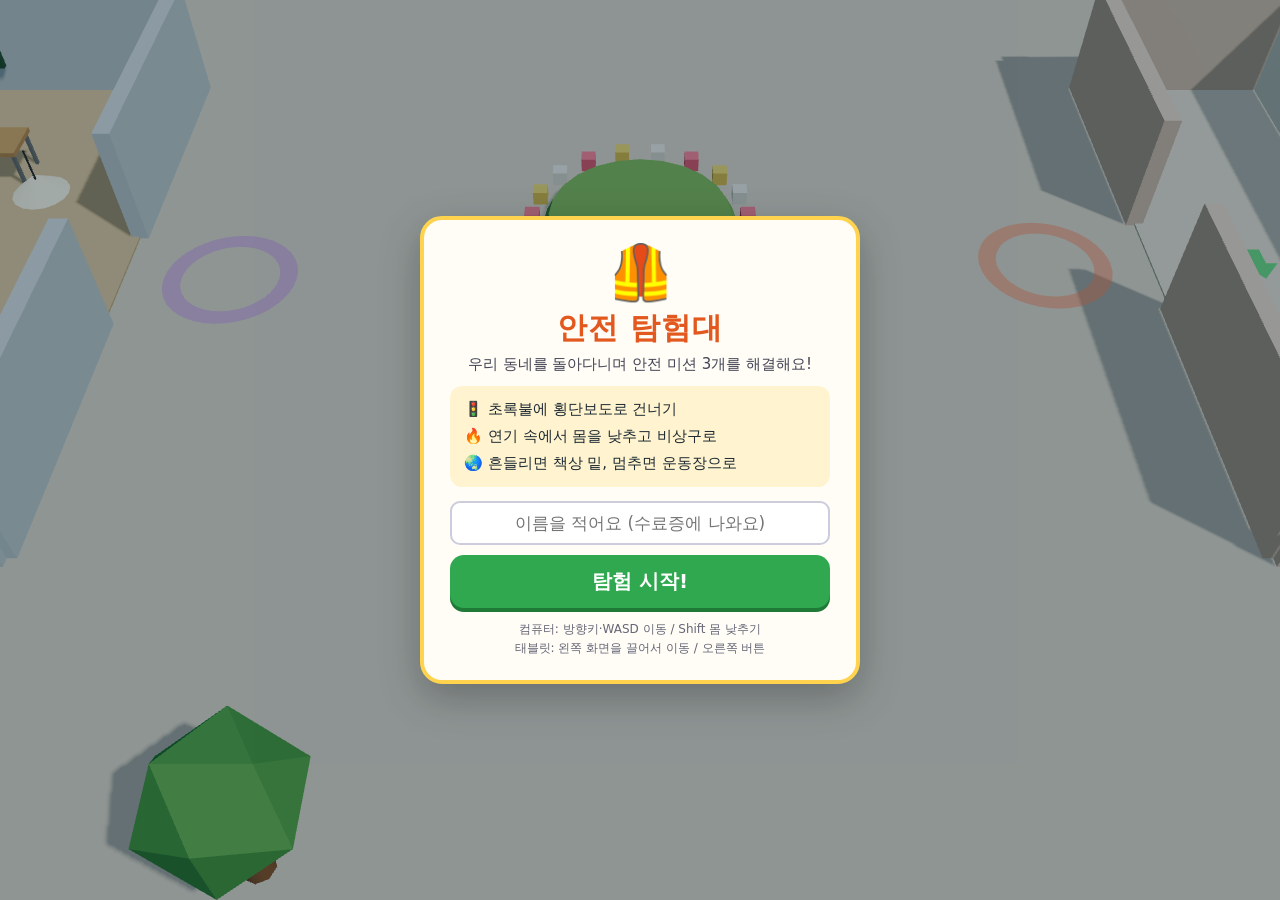
==== index.html @ e622195d "안전 탐험대: 3D 안전교육 게임 첫 버전 Co-Authored-By: Claude Opus 5.5 <noreply@anthropic.com>" ====
<!doctype html>
<html lang="ko">
<head>
<meta charset="utf-8">
<meta name="viewport" content="width=device-width,initial-scale=1,maximum-scale=1,user-scalable=no">
<title>안전 탐험대</title>
<link rel="stylesheet" href="style.css">
</head>
<body>
<canvas id="c"></canvas>

<div id="hud" class="hidden">
  <div id="missions">
    <div class="mt">🧭 안전 탐험대</div>
    <div class="m" id="m-road"><span class="badge">🚦</span><span>횡단보도 건너기</span></div>
    <div class="m" id="m-fire"><span class="badge">🔥</span><span>화재 대피하기</span></div>
    <div class="m" id="m-quake"><span class="badge">🌏</span><span>지진 대피하기</span></div>
  </div>
  <div id="banner"></div>
  <div id="meter" class="hidden"><div class="ml" id="meter-label">연기</div><div class="mb"><i id="meter-fill"></i></div></div>
  <div id="hint">이동: 방향키 / WASD · 몸 낮추기: Shift · 확인: Space</div>
  <div id="touch">
    <button id="btn-crouch">몸<br>낮추기</button>
  </div>
  <div id="stick"><i></i></div>
</div>

<div id="title" class="screen">
  <div class="card">
    <div class="logo">🦺</div>
    <h1>안전 탐험대</h1>
    <p class="sub">우리 동네를 돌아다니며 안전 미션 3개를 해결해요!</p>
    <ul class="list">
      <li>🚦 초록불에 횡단보도로 건너기</li>
      <li>🔥 연기 속에서 몸을 낮추고 비상구로</li>
      <li>🌏 흔들리면 책상 밑, 멈추면 운동장으로</li>
    </ul>
    <input id="name" maxlength="10" placeholder="이름을 적어요 (수료증에 나와요)">
    <button id="start" disabled>불러오는 중…</button>
    <p class="keys">컴퓨터: 방향키·WASD 이동 / Shift 몸 낮추기<br>태블릿: 왼쪽 화면을 끌어서 이동 / 오른쪽 버튼</p>
  </div>
</div>

<div id="quiz" class="screen hidden">
  <div class="card">
    <div class="qtag" id="q-tag">OX 퀴즈</div>
    <h2 id="q-text"></h2>
    <div class="ox"><button data-a="O" class="o">O</button><button data-a="X" class="x">X</button></div>
    <p id="q-fb"></p>
    <button id="q-next" class="hidden">계속 탐험하기</button>
  </div>
</div>

<div id="cert" class="screen hidden">
  <div class="card certcard">
    <div class="seal">🏅</div>
    <h1>안전 탐험대 수료증</h1>
    <p class="who"><b id="cert-name">탐험대원</b> 님은</p>
    <p>횡단보도 · 화재 대피 · 지진 대피<br>세 가지 안전 미션을 모두 해결하여<br>이 수료증을 드립니다.</p>
    <p class="date" id="cert-date"></p>
    <button id="again">처음부터 다시</button>
  </div>
</div>

<script type="importmap">{ "imports": { "three": "./vendor/three.module.min.js" } }</script>
<script type="module" src="main.js"></script>
</body>
</html>
---- style.css ----
* { box-sizing: border-box; margin: 0; padding: 0; }
html, body { width: 100%; height: 100%; overflow: hidden; background: #bfe3f5; font-family: "Apple SD Gothic Neo", "Malgun Gothic", "Noto Sans KR", system-ui, sans-serif; color: #1d2a33; -webkit-user-select: none; user-select: none; touch-action: none; }
#c { position: fixed; inset: 0; width: 100%; height: 100%; display: block; }
.hidden { display: none !important; }

.screen { position: fixed; inset: 0; display: flex; align-items: center; justify-content: center; background: rgba(20, 50, 70, .35); z-index: 20; padding: 16px; }
.card { background: #fffdf6; border-radius: 22px; padding: 26px 26px 22px; width: min(440px, 100%); text-align: center; box-shadow: 0 14px 40px rgba(0, 0, 0, .25); border: 4px solid #ffd34d; }
.logo { font-size: 54px; line-height: 1; }
h1 { font-size: 30px; margin: 8px 0 6px; color: #e2581f; letter-spacing: 1px; }
.sub { font-size: 15px; color: #445; margin-bottom: 12px; }
.list { list-style: none; text-align: left; background: #fff4cf; border-radius: 12px; padding: 10px 14px; font-size: 15px; line-height: 1.8; margin-bottom: 14px; }
#name { width: 100%; font-size: 17px; padding: 10px 12px; border-radius: 10px; border: 2px solid #ccd; margin-bottom: 10px; text-align: center; font-family: inherit; -webkit-user-select: text; user-select: text; }
button { font-family: inherit; cursor: pointer; border: 0; }
#start, #q-next, #again { width: 100%; font-size: 20px; font-weight: 700; padding: 13px; border-radius: 14px; background: #2fa84f; color: #fff; box-shadow: 0 4px 0 #1f7a37; }
#start:disabled { background: #9ab; box-shadow: 0 4px 0 #789; cursor: default; }
.keys { font-size: 12px; color: #667; margin-top: 12px; line-height: 1.6; }

#hud { position: fixed; inset: 0; pointer-events: none; z-index: 10; }
#missions { position: absolute; left: 12px; top: 12px; background: rgba(255, 253, 246, .92); border-radius: 14px; padding: 10px 12px; font-size: 14px; box-shadow: 0 4px 12px rgba(0, 0, 0, .15); }
.mt { font-weight: 800; margin-bottom: 4px; color: #e2581f; }
.m { display: flex; align-items: center; gap: 6px; padding: 3px 0; opacity: .8; }
.m .badge { width: 26px; height: 26px; border-radius: 50%; background: #e4e8ea; display: inline-flex; align-items: center; justify-content: center; font-size: 15px; filter: grayscale(1); }
.m.done { opacity: 1; font-weight: 700; color: #1f7a37; }
.m.done .badge { background: #ffd34d; filter: none; box-shadow: 0 0 0 2px #e2a400; }
.m.done span:last-child::after { content: " ✔"; }
.m.active { opacity: 1; font-weight: 700; }

#banner { position: absolute; left: 50%; top: 14px; transform: translateX(-50%); max-width: min(560px, calc(100% - 32px)); background: #1d2a33e6; color: #fff; font-size: 18px; font-weight: 700; padding: 10px 18px; border-radius: 14px; text-align: center; line-height: 1.45; opacity: 0; transition: opacity .25s; }
#banner.show { opacity: 1; }
#banner.warn { background: #d8342ce6; }
#banner.good { background: #1f8a3ee6; }

#meter { position: absolute; left: 50%; top: 92px; transform: translateX(-50%); width: 220px; background: rgba(255, 255, 255, .9); border-radius: 10px; padding: 6px 10px; font-size: 13px; font-weight: 700; }
.mb { height: 10px; background: #dde; border-radius: 6px; overflow: hidden; margin-top: 4px; }
.mb i { display: block; height: 100%; width: 0; background: linear-gradient(90deg, #8a8f99, #3a3f48); }

#hint { position: absolute; left: 50%; bottom: 12px; transform: translateX(-50%); font-size: 13px; color: #fff; background: rgba(0, 0, 0, .35); padding: 5px 12px; border-radius: 10px; white-space: nowrap; }
#touch { position: absolute; right: 18px; bottom: 26px; display: none; pointer-events: auto; }
#touch button { width: 92px; height: 92px; border-radius: 50%; background: rgba(255, 211, 77, .92); color: #3a2a00; font-size: 17px; font-weight: 800; box-shadow: 0 5px 0 #c99a00; line-height: 1.2; }
#touch button.on { background: #ff9f1c; transform: translateY(3px); box-shadow: 0 2px 0 #c97000; }
#stick { position: absolute; width: 110px; height: 110px; border-radius: 50%; border: 3px solid rgba(255, 255, 255, .7); background: rgba(255, 255, 255, .18); display: none; transform: translate(-50%, -50%); }
#stick i { position: absolute; left: 50%; top: 50%; width: 46px; height: 46px; margin: -23px; border-radius: 50%; background: rgba(255, 255, 255, .85); }
body.touch #touch { display: block; }
body.touch #hint { display: none; }

.qtag { display: inline-block; background: #ffd34d; color: #5a4300; font-weight: 800; padding: 4px 12px; border-radius: 20px; font-size: 14px; }
#q-text { font-size: 21px; margin: 14px 0 16px; line-height: 1.45; word-break: keep-all; }
.ox { display: flex; gap: 14px; justify-content: center; }
.ox button { width: 110px; height: 110px; border-radius: 22px; font-size: 64px; font-weight: 900; color: #fff; }
.ox .o { background: #2f7de1; box-shadow: 0 5px 0 #1b56a3; }
.ox .x { background: #e2463b; box-shadow: 0 5px 0 #a3271f; }
.ox button:disabled { opacity: .45; }
#q-fb { min-height: 48px; margin: 14px 0 10px; font-size: 16px; line-height: 1.5; word-break: keep-all; }

.certcard { border: 6px double #e2a400; background: #fffaf0; }
.seal { font-size: 60px; }
.certcard p { font-size: 17px; line-height: 1.7; margin: 8px 0; word-break: keep-all; }
.who { font-size: 22px !important; }
.date { color: #667; font-size: 14px !important; }

@media (max-width: 600px) {
  #missions { font-size: 12px; padding: 8px 9px; }
  #banner { top: auto; bottom: 140px; font-size: 16px; }
  #meter { top: auto; bottom: 200px; }
  h1 { font-size: 25px; }
}
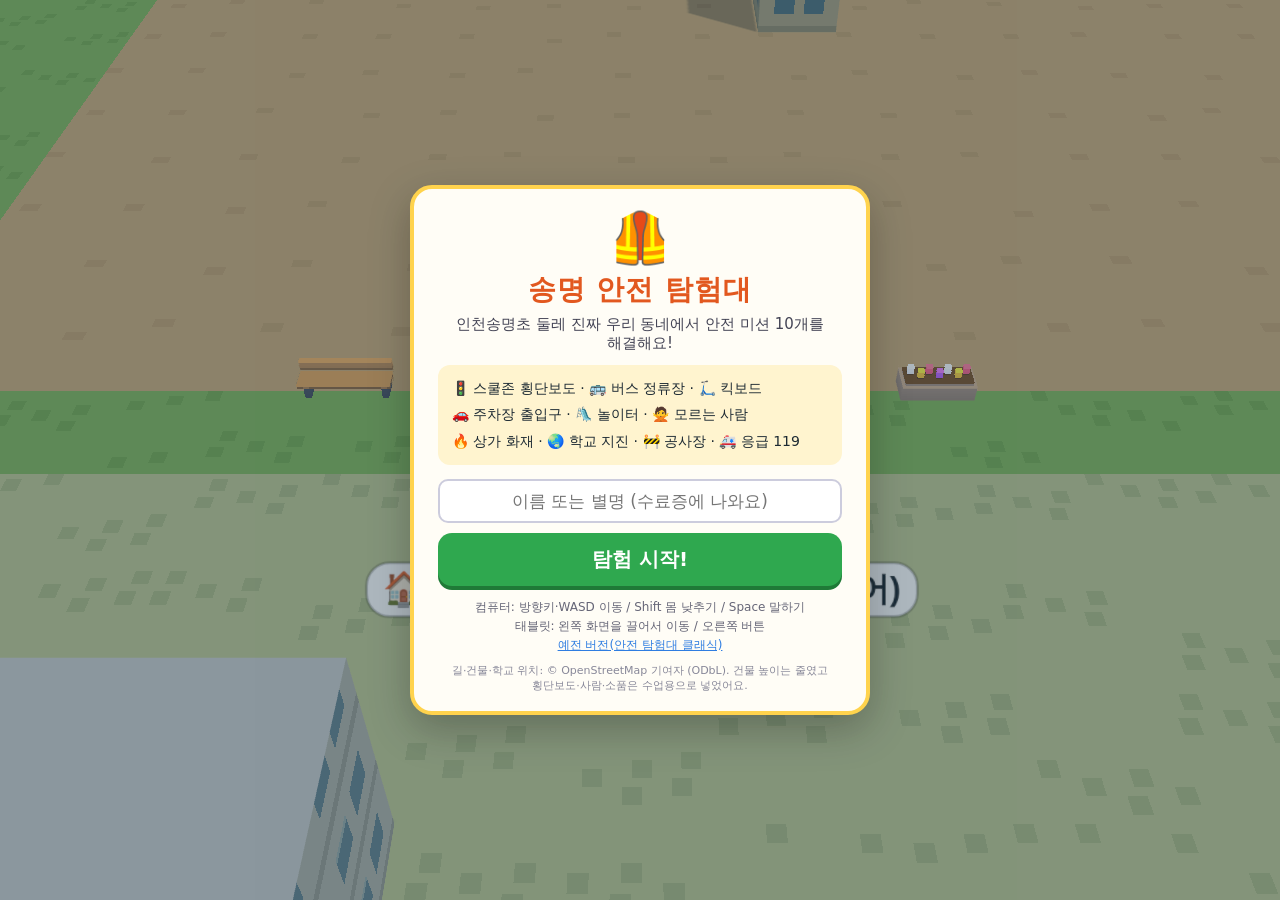
==== commit 360b7e6d: "송명 안전 탐험대: 인천송명초 실제 지도 + 스프라이트 스택 101종 + 미션 10개 (기존판은 /classic/) Co-Authored-By: Claude Opus 5.5 <no" ====
--- a/index.html
+++ b/index.html
@@ -3,64 +3,68 @@
 <head>
 <meta charset="utf-8">
 <meta name="viewport" content="width=device-width,initial-scale=1,maximum-scale=1,user-scalable=no">
-<title>안전 탐험대</title>
+<title>송명 안전 탐험대</title>
 <link rel="stylesheet" href="style.css">
 </head>
 <body>
 <canvas id="c"></canvas>
 
 <div id="hud" class="hidden">
-  <div id="missions">
-    <div class="mt">🧭 안전 탐험대</div>
-    <div class="m" id="m-road"><span class="badge">🚦</span><span>횡단보도 건너기</span></div>
-    <div class="m" id="m-fire"><span class="badge">🔥</span><span>화재 대피하기</span></div>
-    <div class="m" id="m-quake"><span class="badge">🌏</span><span>지진 대피하기</span></div>
+  <div id="panel">
+    <div class="pt" id="panel-toggle">🧭 미션 <b id="done-count">0</b>/10 <span class="star" id="star-total">⭐0</span></div>
+    <div id="mlist"></div>
   </div>
+  <canvas id="minimap" width="180" height="140"></canvas>
   <div id="banner"></div>
+  <div id="target"></div>
   <div id="meter" class="hidden"><div class="ml" id="meter-label">연기</div><div class="mb"><i id="meter-fill"></i></div></div>
-  <div id="hint">이동: 방향키 / WASD · 몸 낮추기: Shift · 확인: Space</div>
+  <div id="hint">이동 방향키·WASD · 몸 낮추기/브레이크 Shift · 말하기/손 흔들기 Space · 확대 +/−</div>
+  <div id="zoom"><button id="zin">＋</button><button id="zout">－</button></div>
   <div id="touch">
+    <button id="btn-act">💬<br>말하기</button>
     <button id="btn-crouch">몸<br>낮추기</button>
   </div>
   <div id="stick"><i></i></div>
 </div>
 
+<div id="dialog" class="hidden">
+  <div class="dwho"><canvas id="dface" width="64" height="64"></canvas><b id="dname"></b></div>
+  <p id="dtext"></p>
+  <div id="dchoices"></div>
+  <button id="dnext">다음 ▶</button>
+</div>
+
 <div id="title" class="screen">
   <div class="card">
     <div class="logo">🦺</div>
-    <h1>안전 탐험대</h1>
-    <p class="sub">우리 동네를 돌아다니며 안전 미션 3개를 해결해요!</p>
+    <h1>송명 안전 탐험대</h1>
+    <p class="sub">인천송명초 둘레 진짜 우리 동네에서 안전 미션 10개를 해결해요!</p>
     <ul class="list">
-      <li>🚦 초록불에 횡단보도로 건너기</li>
-      <li>🔥 연기 속에서 몸을 낮추고 비상구로</li>
-      <li>🌏 흔들리면 책상 밑, 멈추면 운동장으로</li>
+      <li>🚦 스쿨존 횡단보도 · 🚌 버스 정류장 · 🛴 킥보드</li>
+      <li>🚗 주차장 출입구 · 🛝 놀이터 · 🙅 모르는 사람</li>
+      <li>🔥 상가 화재 · 🌏 학교 지진 · 🚧 공사장 · 🚑 응급 119</li>
     </ul>
-    <input id="name" maxlength="10" placeholder="이름을 적어요 (수료증에 나와요)">
+    <input id="name" maxlength="10" placeholder="이름 또는 별명 (수료증에 나와요)">
     <button id="start" disabled>불러오는 중…</button>
-    <p class="keys">컴퓨터: 방향키·WASD 이동 / Shift 몸 낮추기<br>태블릿: 왼쪽 화면을 끌어서 이동 / 오른쪽 버튼</p>
-  </div>
-</div>
-
-<div id="quiz" class="screen hidden">
-  <div class="card">
-    <div class="qtag" id="q-tag">OX 퀴즈</div>
-    <h2 id="q-text"></h2>
-    <div class="ox"><button data-a="O" class="o">O</button><button data-a="X" class="x">X</button></div>
-    <p id="q-fb"></p>
-    <button id="q-next" class="hidden">계속 탐험하기</button>
+    <p class="keys">컴퓨터: 방향키·WASD 이동 / Shift 몸 낮추기 / Space 말하기<br>태블릿: 왼쪽 화면을 끌어서 이동 / 오른쪽 버튼<br>
+    <a href="classic/">예전 버전(안전 탐험대 클래식)</a></p>
+    <p class="osm">길·건물·학교 위치: © OpenStreetMap 기여자 (ODbL). 건물 높이는 줄였고 횡단보도·사람·소품은 수업용으로 넣었어요.</p>
   </div>
 </div>
 
 <div id="cert" class="screen hidden">
   <div class="card certcard">
     <div class="seal">🏅</div>
-    <h1>안전 탐험대 수료증</h1>
-    <p class="who"><b id="cert-name">탐험대원</b> 님은</p>
-    <p>횡단보도 · 화재 대피 · 지진 대피<br>세 가지 안전 미션을 모두 해결하여<br>이 수료증을 드립니다.</p>
+    <h1>송명 안전 탐험대 수료증</h1>
+    <p class="who"><b id="cert-name">탐험대원</b> 어린이는</p>
+    <p>인천송명초 둘레 동네에서 교통·생활·신변·재난<br>안전 미션 10개를 모두 해결하여<br>이 수료증을 드립니다.</p>
+    <p class="stars" id="cert-stars"></p>
     <p class="date" id="cert-date"></p>
-    <button id="again">처음부터 다시</button>
+    <button id="again">계속 탐험하기</button>
   </div>
 </div>
+
+<div id="loading">동네를 짓는 중… <span id="lp">0%</span></div>
 
 <script type="importmap">{ "imports": { "three": "./vendor/three.module.min.js" } }</script>
 <script type="module" src="main.js"></script>
--- a/style.css
+++ b/style.css
@@ -2,65 +2,82 @@
 html, body { width: 100%; height: 100%; overflow: hidden; background: #bfe3f5; font-family: "Apple SD Gothic Neo", "Malgun Gothic", "Noto Sans KR", system-ui, sans-serif; color: #1d2a33; -webkit-user-select: none; user-select: none; touch-action: none; }
 #c { position: fixed; inset: 0; width: 100%; height: 100%; display: block; }
 .hidden { display: none !important; }
+button { font-family: inherit; cursor: pointer; border: 0; }
 
-.screen { position: fixed; inset: 0; display: flex; align-items: center; justify-content: center; background: rgba(20, 50, 70, .35); z-index: 20; padding: 16px; }
-.card { background: #fffdf6; border-radius: 22px; padding: 26px 26px 22px; width: min(440px, 100%); text-align: center; box-shadow: 0 14px 40px rgba(0, 0, 0, .25); border: 4px solid #ffd34d; }
-.logo { font-size: 54px; line-height: 1; }
-h1 { font-size: 30px; margin: 8px 0 6px; color: #e2581f; letter-spacing: 1px; }
-.sub { font-size: 15px; color: #445; margin-bottom: 12px; }
-.list { list-style: none; text-align: left; background: #fff4cf; border-radius: 12px; padding: 10px 14px; font-size: 15px; line-height: 1.8; margin-bottom: 14px; }
+.screen { position: fixed; inset: 0; display: flex; align-items: center; justify-content: center; background: rgba(20, 50, 70, .35); z-index: 30; padding: 16px; }
+.card { background: #fffdf6; border-radius: 22px; padding: 24px 24px 18px; width: min(460px, 100%); max-height: 100%; overflow: auto; text-align: center; box-shadow: 0 14px 40px rgba(0, 0, 0, .25); border: 4px solid #ffd34d; }
+.logo { font-size: 50px; line-height: 1; }
+h1 { font-size: 28px; margin: 8px 0 6px; color: #e2581f; letter-spacing: 1px; }
+.sub { font-size: 15px; color: #445; margin-bottom: 12px; word-break: keep-all; }
+.list { list-style: none; text-align: left; background: #fff4cf; border-radius: 12px; padding: 10px 14px; font-size: 14px; line-height: 1.9; margin-bottom: 14px; }
 #name { width: 100%; font-size: 17px; padding: 10px 12px; border-radius: 10px; border: 2px solid #ccd; margin-bottom: 10px; text-align: center; font-family: inherit; -webkit-user-select: text; user-select: text; }
-button { font-family: inherit; cursor: pointer; border: 0; }
-#start, #q-next, #again { width: 100%; font-size: 20px; font-weight: 700; padding: 13px; border-radius: 14px; background: #2fa84f; color: #fff; box-shadow: 0 4px 0 #1f7a37; }
+#start, #again { width: 100%; font-size: 20px; font-weight: 700; padding: 13px; border-radius: 14px; background: #2fa84f; color: #fff; box-shadow: 0 4px 0 #1f7a37; }
 #start:disabled { background: #9ab; box-shadow: 0 4px 0 #789; cursor: default; }
 .keys { font-size: 12px; color: #667; margin-top: 12px; line-height: 1.6; }
+.keys a { color: #2f7de1; }
+.osm { font-size: 11px; color: #889; margin-top: 8px; word-break: keep-all; }
+#loading { position: fixed; left: 50%; bottom: 24px; transform: translateX(-50%); z-index: 40; background: #1d2a33d0; color: #fff; padding: 8px 16px; border-radius: 12px; font-size: 14px; }
 
 #hud { position: fixed; inset: 0; pointer-events: none; z-index: 10; }
-#missions { position: absolute; left: 12px; top: 12px; background: rgba(255, 253, 246, .92); border-radius: 14px; padding: 10px 12px; font-size: 14px; box-shadow: 0 4px 12px rgba(0, 0, 0, .15); }
-.mt { font-weight: 800; margin-bottom: 4px; color: #e2581f; }
-.m { display: flex; align-items: center; gap: 6px; padding: 3px 0; opacity: .8; }
-.m .badge { width: 26px; height: 26px; border-radius: 50%; background: #e4e8ea; display: inline-flex; align-items: center; justify-content: center; font-size: 15px; filter: grayscale(1); }
-.m.done { opacity: 1; font-weight: 700; color: #1f7a37; }
-.m.done .badge { background: #ffd34d; filter: none; box-shadow: 0 0 0 2px #e2a400; }
-.m.done span:last-child::after { content: " ✔"; }
-.m.active { opacity: 1; font-weight: 700; }
+#panel { position: absolute; left: 10px; top: 10px; background: rgba(255, 253, 246, .94); border-radius: 14px; padding: 8px 10px; font-size: 13px; box-shadow: 0 4px 12px rgba(0, 0, 0, .15); pointer-events: auto; max-width: 230px; }
+.pt { font-weight: 800; color: #e2581f; cursor: pointer; }
+.pt .star { color: #b07a00; margin-left: 6px; }
+#mlist { margin-top: 4px; }
+#panel.collapsed #mlist { display: none; }
+.mi { display: flex; align-items: center; gap: 5px; padding: 2px 0; opacity: .75; white-space: nowrap; }
+.mi .ic { width: 22px; height: 22px; border-radius: 50%; background: #e4e8ea; display: inline-flex; align-items: center; justify-content: center; font-size: 13px; filter: grayscale(1); }
+.mi.done { opacity: 1; color: #1f7a37; font-weight: 700; }
+.mi.done .ic { background: #ffd34d; filter: none; }
+.mi.active { opacity: 1; font-weight: 800; color: #c2410c; }
+.mi.active .ic { filter: none; background: #ffe0b8; }
+.mi .st { font-size: 11px; color: #b07a00; }
+#minimap { position: absolute; right: 10px; top: 10px; width: 180px; height: 140px; border-radius: 12px; border: 3px solid #fffdf6; box-shadow: 0 4px 12px rgba(0, 0, 0, .2); image-rendering: pixelated; background: #8cc56a; }
 
-#banner { position: absolute; left: 50%; top: 14px; transform: translateX(-50%); max-width: min(560px, calc(100% - 32px)); background: #1d2a33e6; color: #fff; font-size: 18px; font-weight: 700; padding: 10px 18px; border-radius: 14px; text-align: center; line-height: 1.45; opacity: 0; transition: opacity .25s; }
+#banner { position: absolute; left: 50%; top: 12px; transform: translateX(-50%); max-width: min(520px, calc(100% - 440px)); min-width: 240px; background: #1d2a33e6; color: #fff; font-size: 17px; font-weight: 700; padding: 10px 16px; border-radius: 14px; text-align: center; line-height: 1.45; opacity: 0; transition: opacity .25s; word-break: keep-all; }
 #banner.show { opacity: 1; }
 #banner.warn { background: #d8342ce6; }
 #banner.good { background: #1f8a3ee6; }
-
-#meter { position: absolute; left: 50%; top: 92px; transform: translateX(-50%); width: 220px; background: rgba(255, 255, 255, .9); border-radius: 10px; padding: 6px 10px; font-size: 13px; font-weight: 700; }
+#target { position: absolute; left: 50%; bottom: 46px; transform: translateX(-50%); background: rgba(255, 253, 246, .92); color: #7a3a00; font-weight: 800; font-size: 14px; padding: 5px 12px; border-radius: 12px; display: none; white-space: nowrap; }
+#meter { position: absolute; left: 50%; top: 96px; transform: translateX(-50%); width: 220px; background: rgba(255, 255, 255, .92); border-radius: 10px; padding: 6px 10px; font-size: 13px; font-weight: 700; }
 .mb { height: 10px; background: #dde; border-radius: 6px; overflow: hidden; margin-top: 4px; }
 .mb i { display: block; height: 100%; width: 0; background: linear-gradient(90deg, #8a8f99, #3a3f48); }
-
-#hint { position: absolute; left: 50%; bottom: 12px; transform: translateX(-50%); font-size: 13px; color: #fff; background: rgba(0, 0, 0, .35); padding: 5px 12px; border-radius: 10px; white-space: nowrap; }
-#touch { position: absolute; right: 18px; bottom: 26px; display: none; pointer-events: auto; }
-#touch button { width: 92px; height: 92px; border-radius: 50%; background: rgba(255, 211, 77, .92); color: #3a2a00; font-size: 17px; font-weight: 800; box-shadow: 0 5px 0 #c99a00; line-height: 1.2; }
-#touch button.on { background: #ff9f1c; transform: translateY(3px); box-shadow: 0 2px 0 #c97000; }
+#hint { position: absolute; left: 50%; bottom: 10px; transform: translateX(-50%); font-size: 12px; color: #fff; background: rgba(0, 0, 0, .38); padding: 4px 12px; border-radius: 10px; white-space: nowrap; }
+#zoom { position: absolute; right: 10px; top: 160px; display: flex; flex-direction: column; gap: 6px; pointer-events: auto; }
+#zoom button { width: 38px; height: 38px; border-radius: 10px; background: rgba(255, 253, 246, .92); font-size: 22px; font-weight: 800; color: #345; box-shadow: 0 2px 6px rgba(0, 0, 0, .2); }
+#touch { position: absolute; right: 16px; bottom: 24px; display: none; gap: 12px; pointer-events: auto; }
+#touch button { width: 84px; height: 84px; border-radius: 50%; background: rgba(255, 211, 77, .93); color: #3a2a00; font-size: 15px; font-weight: 800; box-shadow: 0 5px 0 #c99a00; line-height: 1.2; }
+#touch #btn-act { background: rgba(120, 200, 255, .93); box-shadow: 0 5px 0 #3a8ac0; color: #06324d; }
+#touch button.on { transform: translateY(3px); box-shadow: 0 2px 0 #c97000; }
 #stick { position: absolute; width: 110px; height: 110px; border-radius: 50%; border: 3px solid rgba(255, 255, 255, .7); background: rgba(255, 255, 255, .18); display: none; transform: translate(-50%, -50%); }
 #stick i { position: absolute; left: 50%; top: 50%; width: 46px; height: 46px; margin: -23px; border-radius: 50%; background: rgba(255, 255, 255, .85); }
-body.touch #touch { display: block; }
+body.touch #touch { display: flex; }
 body.touch #hint { display: none; }
 
-.qtag { display: inline-block; background: #ffd34d; color: #5a4300; font-weight: 800; padding: 4px 12px; border-radius: 20px; font-size: 14px; }
-#q-text { font-size: 21px; margin: 14px 0 16px; line-height: 1.45; word-break: keep-all; }
-.ox { display: flex; gap: 14px; justify-content: center; }
-.ox button { width: 110px; height: 110px; border-radius: 22px; font-size: 64px; font-weight: 900; color: #fff; }
-.ox .o { background: #2f7de1; box-shadow: 0 5px 0 #1b56a3; }
-.ox .x { background: #e2463b; box-shadow: 0 5px 0 #a3271f; }
-.ox button:disabled { opacity: .45; }
-#q-fb { min-height: 48px; margin: 14px 0 10px; font-size: 16px; line-height: 1.5; word-break: keep-all; }
+#dialog { position: fixed; left: 50%; bottom: 18px; transform: translateX(-50%); width: min(640px, calc(100% - 24px)); background: #fffdf6; border: 4px solid #ffd34d; border-radius: 18px; padding: 12px 16px 14px; z-index: 25; box-shadow: 0 10px 30px rgba(0, 0, 0, .3); }
+.dwho { display: flex; align-items: center; gap: 8px; margin-bottom: 4px; }
+#dface { width: 44px; height: 44px; image-rendering: pixelated; background: #eef4f8; border-radius: 10px; }
+#dname { font-size: 15px; color: #c2410c; }
+#dtext { font-size: 18px; line-height: 1.55; min-height: 54px; word-break: keep-all; white-space: pre-line; }
+#dchoices { display: flex; flex-direction: column; gap: 8px; margin-top: 10px; }
+#dchoices button { text-align: left; font-size: 16px; padding: 10px 14px; border-radius: 12px; background: #eef6ff; border: 2px solid #b8d6f5; color: #123; font-weight: 700; }
+#dchoices button:hover { background: #dcecff; }
+#dchoices button.bad { background: #ffe4e0; border-color: #f5a89c; }
+#dchoices button.ok { background: #dcf5e3; border-color: #7fd197; }
+#dnext { margin-top: 8px; float: right; font-size: 16px; font-weight: 800; padding: 8px 16px; border-radius: 12px; background: #2fa84f; color: #fff; box-shadow: 0 3px 0 #1f7a37; }
 
 .certcard { border: 6px double #e2a400; background: #fffaf0; }
-.seal { font-size: 60px; }
-.certcard p { font-size: 17px; line-height: 1.7; margin: 8px 0; word-break: keep-all; }
-.who { font-size: 22px !important; }
-.date { color: #667; font-size: 14px !important; }
+.seal { font-size: 56px; }
+.certcard p { font-size: 16px; line-height: 1.7; margin: 8px 0; word-break: keep-all; }
+.who { font-size: 21px !important; }
+.stars { font-size: 15px !important; color: #b07a00; }
+.date { color: #667; font-size: 13px !important; }
 
-@media (max-width: 600px) {
-  #missions { font-size: 12px; padding: 8px 9px; }
-  #banner { top: auto; bottom: 140px; font-size: 16px; }
-  #meter { top: auto; bottom: 200px; }
-  h1 { font-size: 25px; }
+@media (max-width: 700px) {
+  #panel { font-size: 11px; max-width: 170px; padding: 6px 8px; }
+  #minimap { width: 120px; height: 93px; }
+  #zoom { top: 112px; }
+  #banner { top: auto; bottom: 130px; max-width: calc(100% - 24px); font-size: 15px; }
+  #meter { top: auto; bottom: 196px; }
+  #dtext { font-size: 16px; }
+  #target { bottom: 118px; }
 }
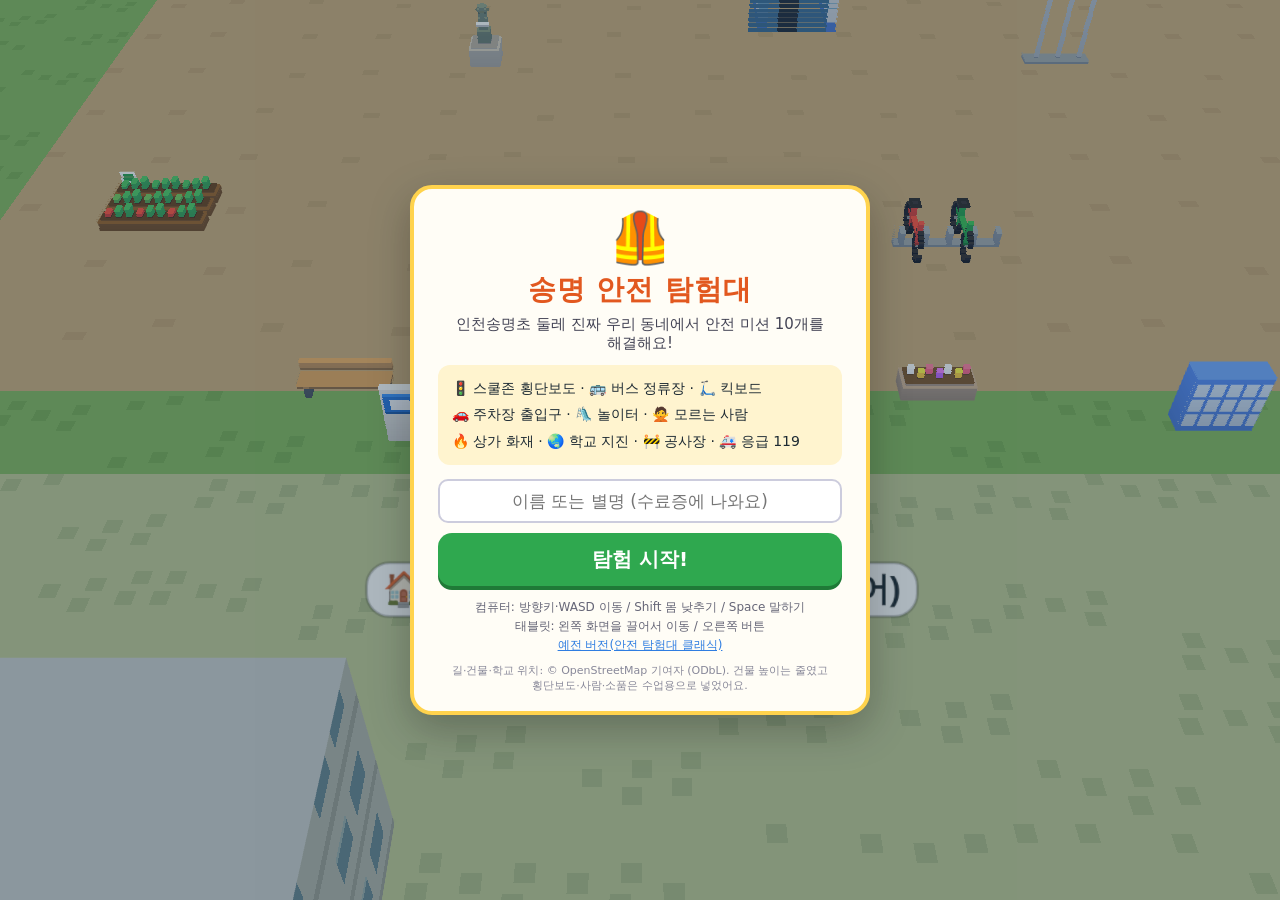
==== commit 1ac4e40b: "건물 들어가기·나가기·말 걸기를 클릭/터치로, 실내 소품 19종 추가와 바닥·벽 꾸미기 Co-Authored-By: Claude Opus 5.5 <noreply@anthropic." ====
--- a/index.html
+++ b/index.html
@@ -17,6 +17,7 @@
   <canvas id="minimap" width="180" height="140"></canvas>
   <div id="banner"></div>
   <div id="target"></div>
+  <button id="actbtn" class="hidden"></button>
   <div id="meter" class="hidden"><div class="ml" id="meter-label">연기</div><div class="mb"><i id="meter-fill"></i></div></div>
   <div id="hint">이동 방향키·WASD · 몸 낮추기/브레이크 Shift · 말하기/손 흔들기 Space · 확대 +/−</div>
   <div id="zoom"><button id="zin">＋</button><button id="zout">－</button></div>
--- a/style.css
+++ b/style.css
@@ -41,6 +41,9 @@
 #meter { position: absolute; left: 50%; top: 96px; transform: translateX(-50%); width: 220px; background: rgba(255, 255, 255, .92); border-radius: 10px; padding: 6px 10px; font-size: 13px; font-weight: 700; }
 .mb { height: 10px; background: #dde; border-radius: 6px; overflow: hidden; margin-top: 4px; }
 .mb i { display: block; height: 100%; width: 0; background: linear-gradient(90deg, #8a8f99, #3a3f48); }
+#actbtn { position: absolute; left: 50%; bottom: 78px; transform: translateX(-50%); pointer-events: auto; font-size: 20px; font-weight: 800; padding: 12px 22px; border-radius: 18px; background: #2fa84f; color: #fff; box-shadow: 0 5px 0 #1f7a37; white-space: nowrap; animation: pop 1s ease-in-out infinite alternate; }
+#actbtn:active { transform: translate(-50%, 3px); box-shadow: 0 2px 0 #1f7a37; }
+@keyframes pop { from { filter: brightness(1); } to { filter: brightness(1.15); } }
 #hint { position: absolute; left: 50%; bottom: 10px; transform: translateX(-50%); font-size: 12px; color: #fff; background: rgba(0, 0, 0, .38); padding: 4px 12px; border-radius: 10px; white-space: nowrap; }
 #zoom { position: absolute; right: 10px; top: 160px; display: flex; flex-direction: column; gap: 6px; pointer-events: auto; }
 #zoom button { width: 38px; height: 38px; border-radius: 10px; background: rgba(255, 253, 246, .92); font-size: 22px; font-weight: 800; color: #345; box-shadow: 0 2px 6px rgba(0, 0, 0, .2); }
@@ -76,8 +79,10 @@
   #panel { font-size: 11px; max-width: 170px; padding: 6px 8px; }
   #minimap { width: 120px; height: 93px; }
   #zoom { top: 112px; }
-  #banner { top: auto; bottom: 130px; max-width: calc(100% - 24px); font-size: 15px; }
+  #banner { top: auto; bottom: 160px; max-width: calc(100% - 24px); font-size: 15px; }
   #meter { top: auto; bottom: 196px; }
   #dtext { font-size: 16px; }
   #target { bottom: 118px; }
+  #actbtn { bottom: 122px; font-size: 17px; }
+  #target:has(+ #actbtn:not(.hidden)) { bottom: 176px; }
 }
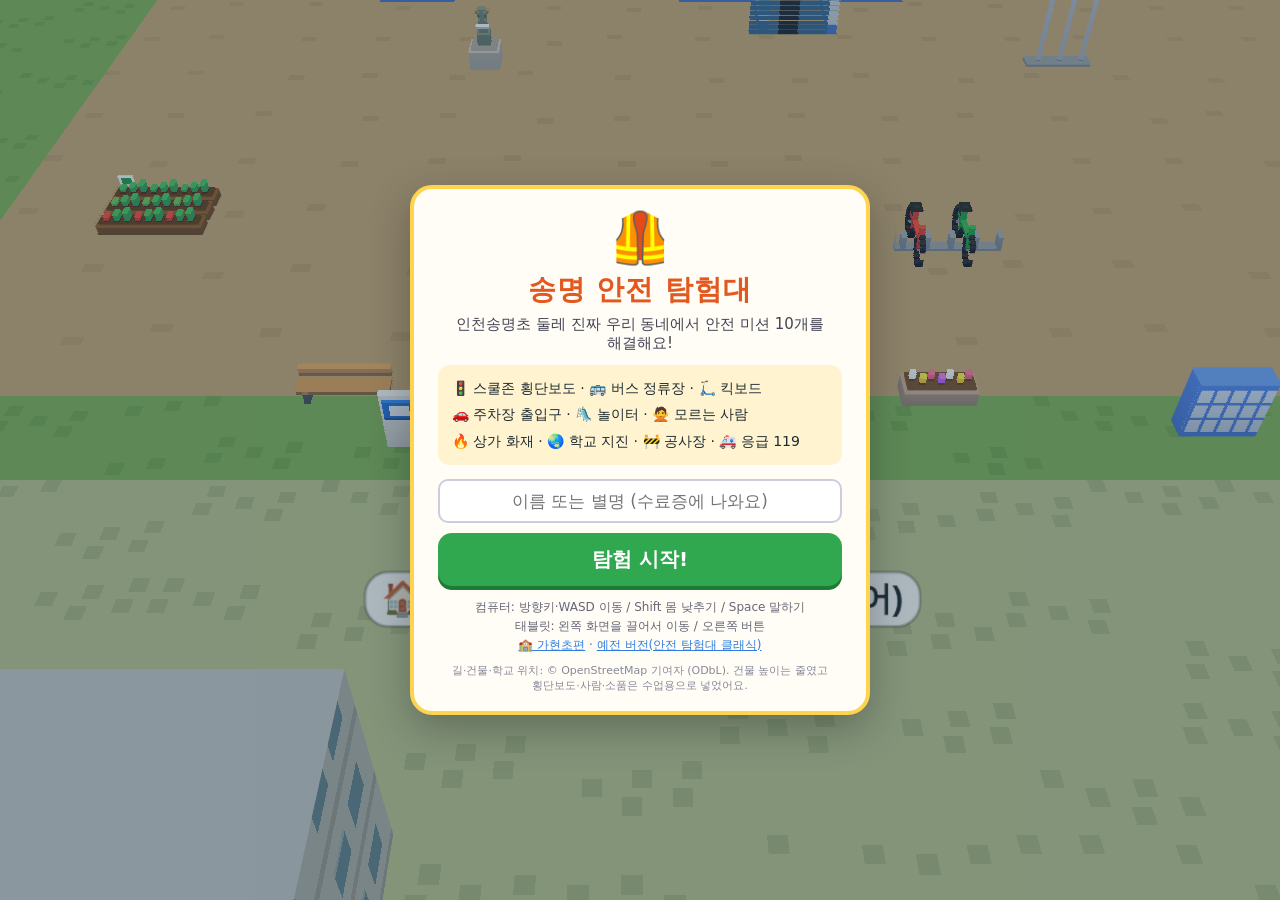
==== commit 0a0c706e: "가현초편 추가: 인천가현초 둘레 OSM 지도(/gahyeon/), 미션 10개·건물 11곳 좌표 이전, 새 스프라이트 10종 Co-Authored-By: Claude Opus 5." ====
--- a/index.html
+++ b/index.html
@@ -48,7 +48,7 @@
     <input id="name" maxlength="10" placeholder="이름 또는 별명 (수료증에 나와요)">
     <button id="start" disabled>불러오는 중…</button>
     <p class="keys">컴퓨터: 방향키·WASD 이동 / Shift 몸 낮추기 / Space 말하기<br>태블릿: 왼쪽 화면을 끌어서 이동 / 오른쪽 버튼<br>
-    <a href="classic/">예전 버전(안전 탐험대 클래식)</a></p>
+    <a href="gahyeon/">🏫 가현초편</a> · <a href="classic/">예전 버전(안전 탐험대 클래식)</a></p>
     <p class="osm">길·건물·학교 위치: © OpenStreetMap 기여자 (ODbL). 건물 높이는 줄였고 횡단보도·사람·소품은 수업용으로 넣었어요.</p>
   </div>
 </div>
--- a/style.css
+++ b/style.css
@@ -35,6 +35,7 @@
 
 #banner { position: absolute; left: 50%; top: 12px; transform: translateX(-50%); max-width: min(520px, calc(100% - 440px)); min-width: 240px; background: #1d2a33e6; color: #fff; font-size: 17px; font-weight: 700; padding: 10px 16px; border-radius: 14px; text-align: center; line-height: 1.45; opacity: 0; transition: opacity .25s; word-break: keep-all; }
 #banner.show { opacity: 1; }
+body.inroom #banner { top: auto; bottom: 140px; }
 #banner.warn { background: #d8342ce6; }
 #banner.good { background: #1f8a3ee6; }
 #target { position: absolute; left: 50%; bottom: 46px; transform: translateX(-50%); background: rgba(255, 253, 246, .92); color: #7a3a00; font-weight: 800; font-size: 14px; padding: 5px 12px; border-radius: 12px; display: none; white-space: nowrap; }
